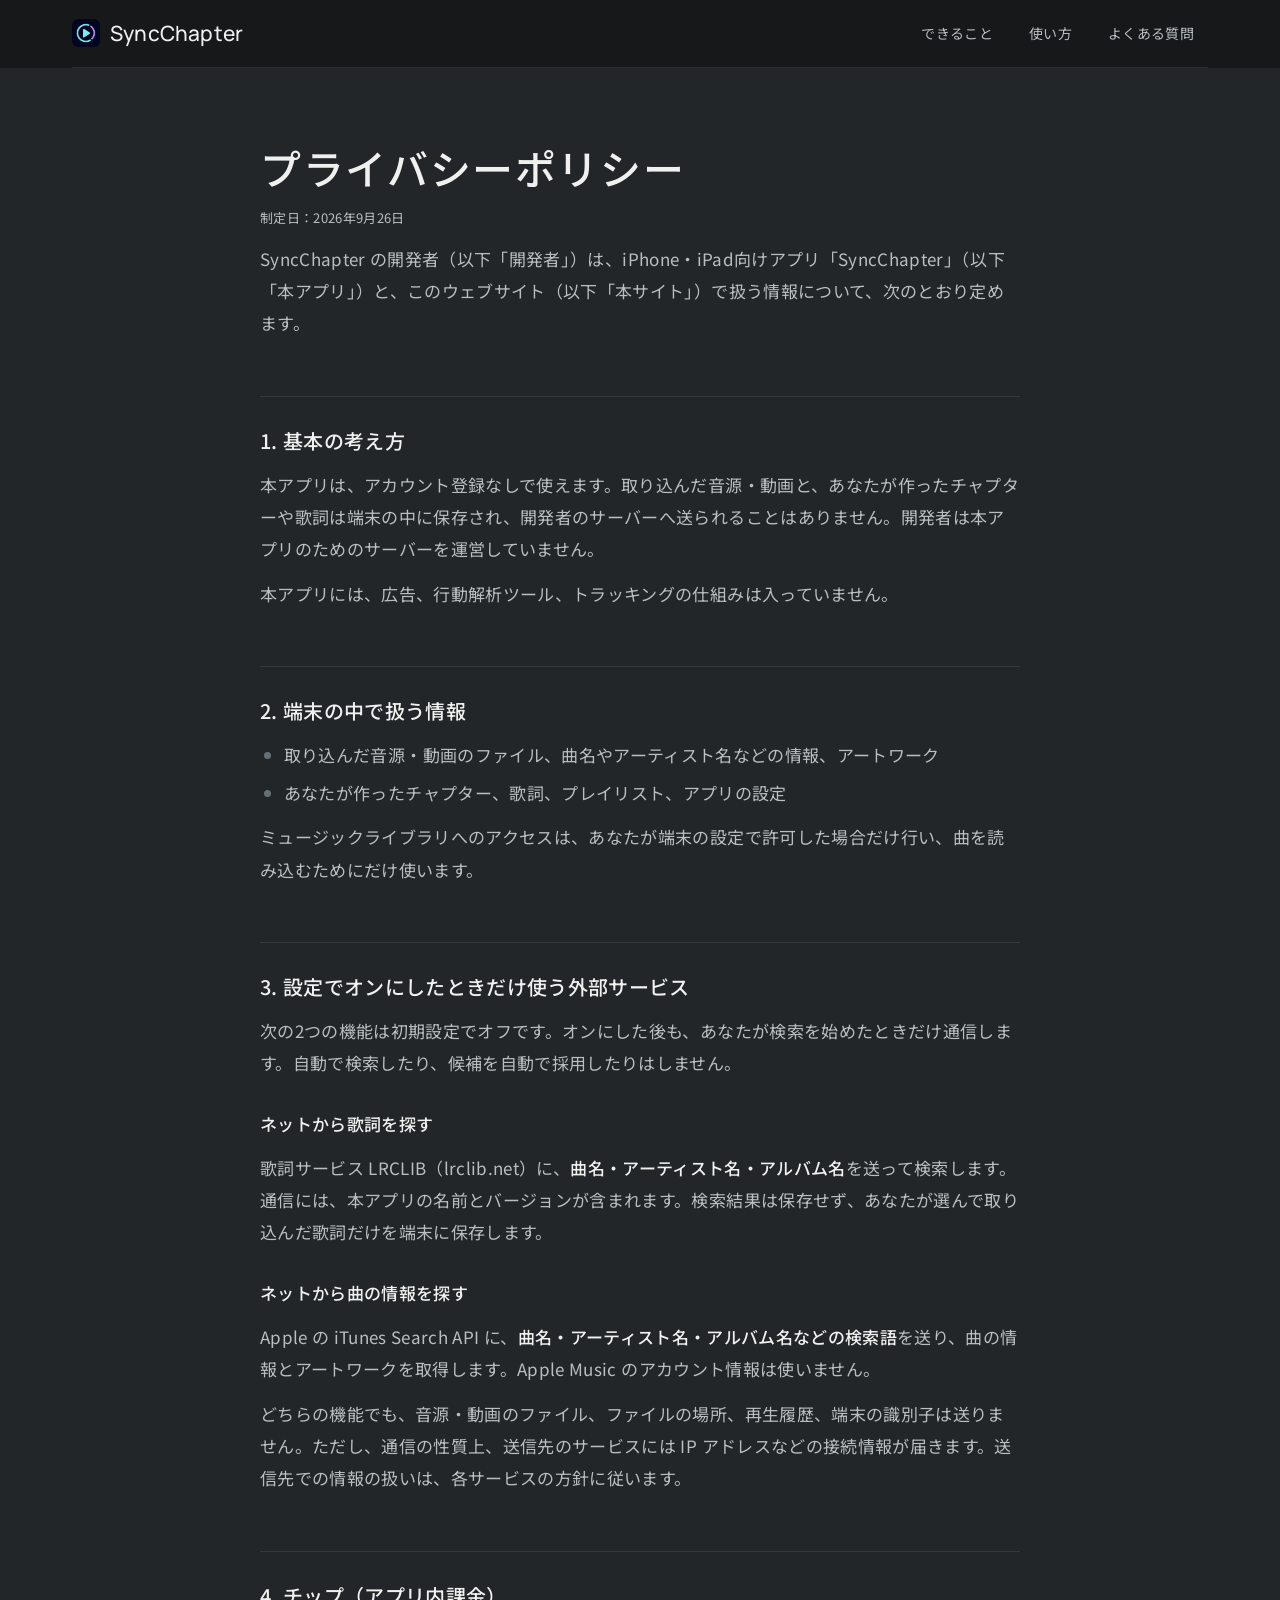
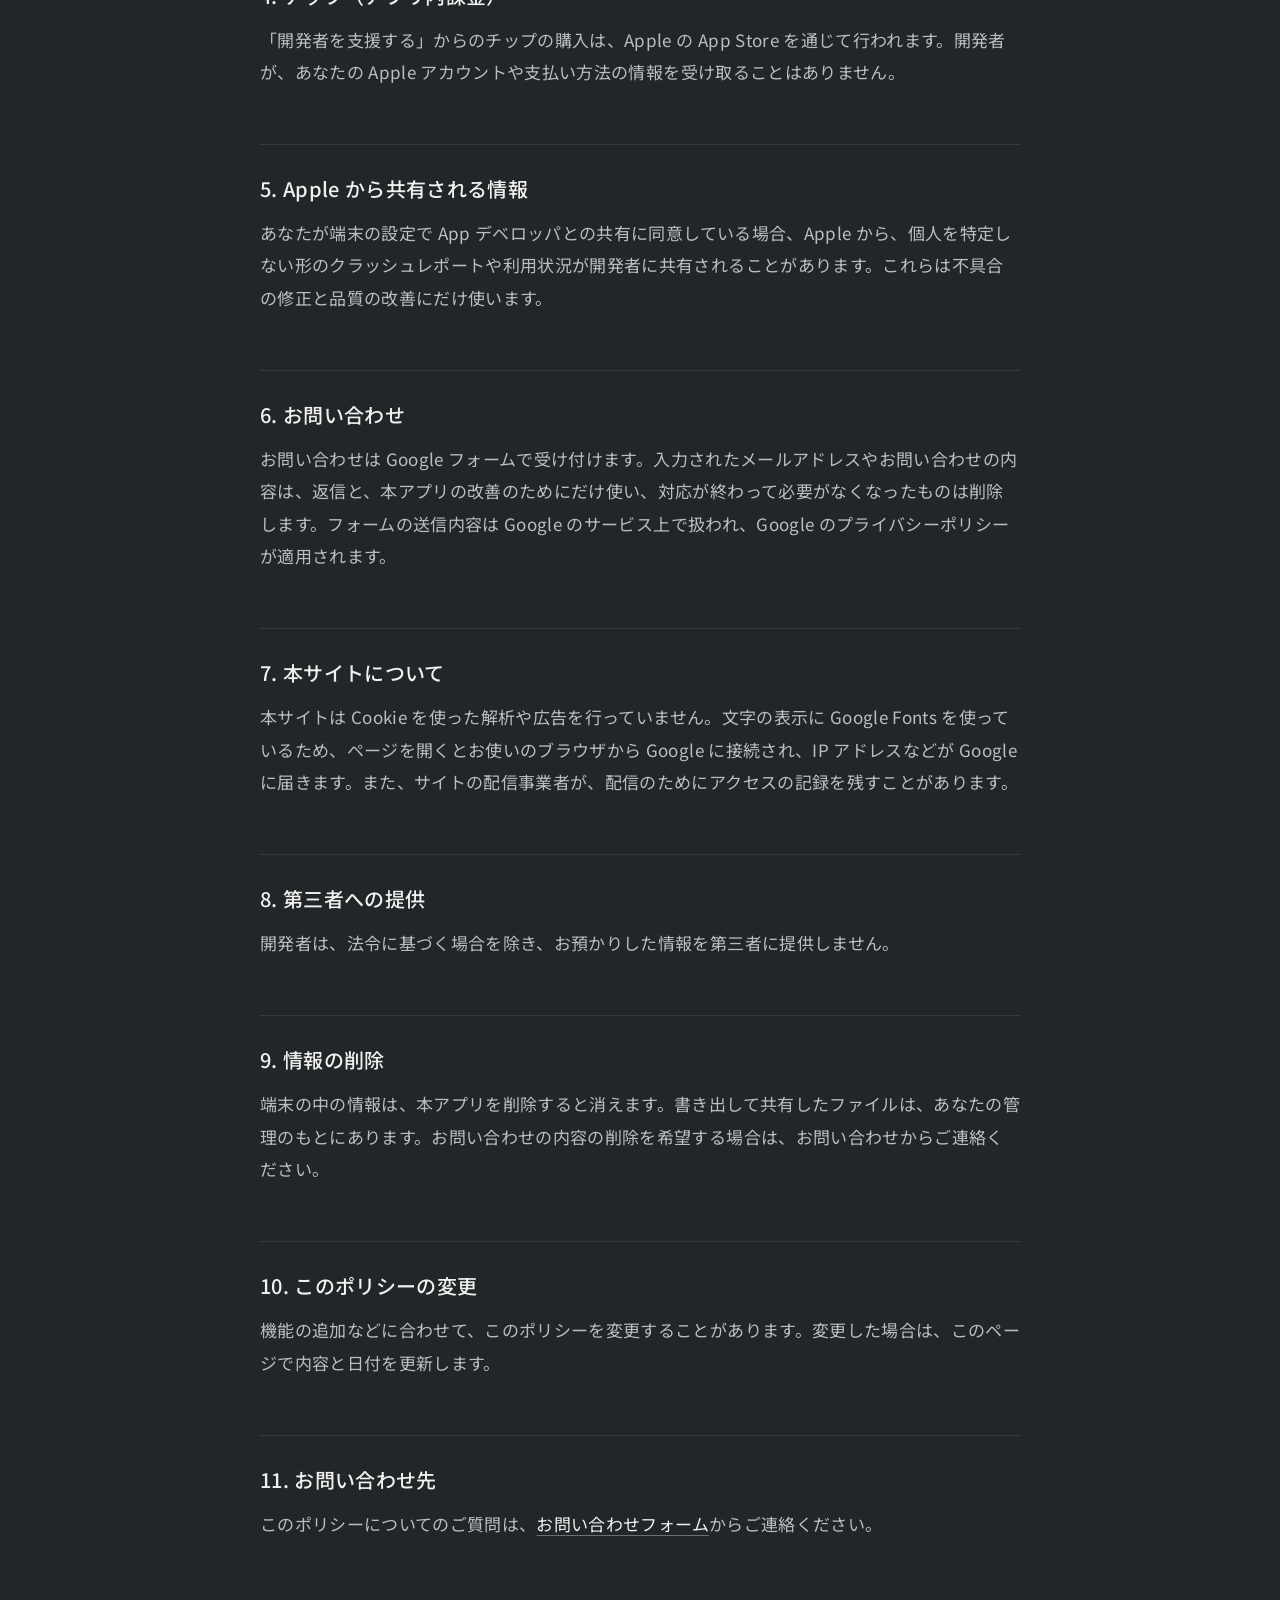
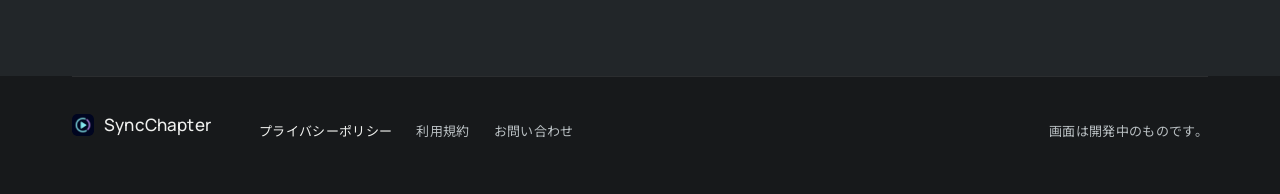
==== privacy.html @ cdcebb9d "LP作成" ====
<!DOCTYPE html>
<html lang="ja">
<head>
<meta charset="utf-8">
<meta name="viewport" content="width=device-width, initial-scale=1">
<title>プライバシーポリシー — SyncChapter</title>
<meta name="description" content="SyncChapter のプライバシーポリシー。端末の中で扱う情報と、設定でオンにしたときだけ使う外部サービスについて。">
<meta name="theme-color" content="#17191B">
<link rel="icon" type="image/png" sizes="32x32" href="assets/favicon-32.png">
<link rel="apple-touch-icon" href="assets/apple-touch-icon.png">
<link rel="preconnect" href="https://fonts.googleapis.com">
<link rel="preconnect" href="https://fonts.gstatic.com" crossorigin>
<link href="https://fonts.googleapis.com/css2?family=IBM+Plex+Mono:wght@400&family=Manrope:wght@500&family=Noto+Sans+JP:wght@400;500&display=swap" rel="stylesheet">
<link rel="stylesheet" href="styles.css">
<script>document.documentElement.classList.add('js');</script>
</head>
<body>

<a class="skip" href="#main">本文へ</a>

<header class="head">
  <div class="wrap head__in">
    <a class="brand" href="index.html"><img class="brand__icon" src="assets/app-icon.png" width="28" height="28" alt="">SyncChapter</a>
    <button class="menu" type="button" aria-expanded="false" aria-controls="nav">
      <span class="menu__bars" aria-hidden="true"></span><span class="sr">メニュー</span>
    </button>
    <nav id="nav" class="nav" aria-label="サイト内">
      <a href="index.html#features">できること</a>
      <a href="index.html#how">使い方</a>
      <a href="index.html#faq">よくある質問</a>
    </nav>
  </div>
</header>

<main id="main" class="doc">
  <article class="wrap doc__in">
    <h1 class="h1">プライバシーポリシー</h1>
    <p class="doc__date">制定日：2026年9月26日</p>

    <p class="doc__intro">SyncChapter の開発者（以下「開発者」）は、iPhone・iPad向けアプリ「SyncChapter」（以下「本アプリ」）と、このウェブサイト（以下「本サイト」）で扱う情報について、次のとおり定めます。</p>

    <h2>1. 基本の考え方</h2>
    <p>本アプリは、アカウント登録なしで使えます。取り込んだ音源・動画と、あなたが作ったチャプターや歌詞は端末の中に保存され、開発者のサーバーへ送られることはありません。開発者は本アプリのためのサーバーを運営していません。</p>
    <p>本アプリには、広告、行動解析ツール、トラッキングの仕組みは入っていません。</p>

    <h2>2. 端末の中で扱う情報</h2>
    <ul>
      <li>取り込んだ音源・動画のファイル、曲名やアーティスト名などの情報、アートワーク</li>
      <li>あなたが作ったチャプター、歌詞、プレイリスト、アプリの設定</li>
    </ul>
    <p>ミュージックライブラリへのアクセスは、あなたが端末の設定で許可した場合だけ行い、曲を読み込むためにだけ使います。</p>

    <h2>3. 設定でオンにしたときだけ使う外部サービス</h2>
    <p>次の2つの機能は初期設定でオフです。オンにした後も、あなたが検索を始めたときだけ通信します。自動で検索したり、候補を自動で採用したりはしません。</p>

    <h3>ネットから歌詞を探す</h3>
    <p>歌詞サービス LRCLIB（lrclib.net）に、<strong>曲名・アーティスト名・アルバム名</strong>を送って検索します。通信には、本アプリの名前とバージョンが含まれます。検索結果は保存せず、あなたが選んで取り込んだ歌詞だけを端末に保存します。</p>

    <h3>ネットから曲の情報を探す</h3>
    <p>Apple の iTunes Search API に、<strong>曲名・アーティスト名・アルバム名などの検索語</strong>を送り、曲の情報とアートワークを取得します。Apple Music のアカウント情報は使いません。</p>

    <p>どちらの機能でも、音源・動画のファイル、ファイルの場所、再生履歴、端末の識別子は送りません。ただし、通信の性質上、送信先のサービスには IP アドレスなどの接続情報が届きます。送信先での情報の扱いは、各サービスの方針に従います。</p>

    <h2>4. チップ（アプリ内課金）</h2>
    <p>「開発者を支援する」からのチップの購入は、Apple の App Store を通じて行われます。開発者が、あなたの Apple アカウントや支払い方法の情報を受け取ることはありません。</p>

    <h2>5. Apple から共有される情報</h2>
    <p>あなたが端末の設定で App デベロッパとの共有に同意している場合、Apple から、個人を特定しない形のクラッシュレポートや利用状況が開発者に共有されることがあります。これらは不具合の修正と品質の改善にだけ使います。</p>

    <h2>6. お問い合わせ</h2>
    <p>お問い合わせは Google フォームで受け付けます。入力されたメールアドレスやお問い合わせの内容は、返信と、本アプリの改善のためにだけ使い、対応が終わって必要がなくなったものは削除します。フォームの送信内容は Google のサービス上で扱われ、Google のプライバシーポリシーが適用されます。</p>

    <h2>7. 本サイトについて</h2>
    <p>本サイトは Cookie を使った解析や広告を行っていません。文字の表示に Google Fonts を使っているため、ページを開くとお使いのブラウザから Google に接続され、IP アドレスなどが Google に届きます。また、サイトの配信事業者が、配信のためにアクセスの記録を残すことがあります。</p>

    <h2>8. 第三者への提供</h2>
    <p>開発者は、法令に基づく場合を除き、お預かりした情報を第三者に提供しません。</p>

    <h2>9. 情報の削除</h2>
    <p>端末の中の情報は、本アプリを削除すると消えます。書き出して共有したファイルは、あなたの管理のもとにあります。お問い合わせの内容の削除を希望する場合は、お問い合わせからご連絡ください。</p>

    <h2>10. このポリシーの変更</h2>
    <p>機能の追加などに合わせて、このポリシーを変更することがあります。変更した場合は、このページで内容と日付を更新します。</p>

    <h2>11. お問い合わせ先</h2>
    <p>このポリシーについてのご質問は、<a href="https://example.com/contact">お問い合わせフォーム</a>からご連絡ください。</p>
  </article>
</main>

<footer class="foot">
  <div class="wrap foot__in">
    <p class="brand"><img class="brand__icon" src="assets/app-icon.png" width="22" height="22" alt="">SyncChapter</p>
    <nav class="foot__nav" aria-label="サイト情報">
      <a href="privacy.html" aria-current="page">プライバシーポリシー</a>
      <a href="terms.html">利用規約</a>
      <!-- Google フォームの URL が決まったら差し替える。3ページとアプリの Info.plist（SCContactURL）で同じ URL にする -->
      <a href="https://example.com/contact">お問い合わせ</a>
    </nav>
    <p class="foot__note">画面は開発中のものです。</p>
  </div>
</footer>

<script src="script.js" defer></script>
</body>
</html>
---- styles.css ----
/* SyncChapter LP
   チャコールとシルバーの静かな面。アプリ画面のシアンは画像の中だけに置き、
   サイト側では淡い Mist を選択の印にだけ使う。 */

:root {
  --carbon:   #17191B;
  --graphite: #222629;
  --panel:    #1C1F21;  /* graphite の上に置く一段沈んだ面 */
  --pearl:    #F0F1EF;
  --silver:   #B8BEC1;
  --steel:    #667176;
  --mist:     #A8C9CD;
  --hair:     rgba(240,241,239,.09);

  --jp:   "Noto Sans JP", system-ui, sans-serif;
  --en:   "Manrope", "Noto Sans JP", sans-serif;
  --mono: "IBM Plex Mono", ui-monospace, monospace;

  --pad: 24px;
  --gap-sec: 80px;
}
@media (min-width: 768px)  { :root { --pad: 48px; --gap-sec: 112px; } }
@media (min-width: 1200px) { :root { --pad: 72px; --gap-sec: 136px; } }

*, *::before, *::after { box-sizing: border-box; }

html { scroll-behavior: smooth; scroll-padding-top: 72px; }
@media (prefers-reduced-motion: reduce) { html { scroll-behavior: auto; } }

body {
  margin: 0;
  background: var(--carbon);
  color: var(--silver);
  font-family: var(--jp);
  font-weight: 400;
  font-size: 16px;
  line-height: 1.9;
  letter-spacing: .02em;
  -webkit-font-smoothing: antialiased;
  overflow-x: hidden;
}
@media (min-width: 768px) { body { font-size: 17px; } }

h1, h2, h3, p, dl, dd, ol, ul, figure { margin: 0; }
ol, ul { padding: 0; list-style: none; }
img { display: block; max-width: 100%; height: auto; }
a { color: inherit; }

:focus-visible { outline: 2px solid var(--mist); outline-offset: 4px; border-radius: 4px; }

.sr { position: absolute; width: 1px; height: 1px; overflow: hidden; clip: rect(0 0 0 0); white-space: nowrap; }
.skip {
  position: absolute; left: -9999px; top: 0; z-index: 99;
  background: var(--pearl); color: var(--carbon); padding: 10px 16px; border-radius: 6px;
}
.skip:focus { left: 12px; top: 12px; }

.tc { font-family: var(--mono); font-weight: 400; letter-spacing: 0; }

.wrap { width: min(1180px, 100% - var(--pad) * 2); margin-inline: auto; }

/* ── 見出し ─────────────────────────────── */

.h1, .h2, .h3 { color: var(--pearl); font-weight: 500; letter-spacing: .04em; }
.h1 { font-size: clamp(34px, 4.3vw, 60px); line-height: 1.32; }
.h2 { font-size: clamp(32px, 3.5vw, 48px); line-height: 1.4; }
.h3 { font-size: 19px; line-height: 1.6; }
.lead { margin-top: 20px; font-size: 1.0625em; max-width: 30em; }

.brand {
  font-family: var(--en); font-weight: 500; font-size: 21px; letter-spacing: .01em;
  color: var(--pearl); text-decoration: none;
  display: inline-flex; align-items: center; gap: 10px;
}
.brand__icon { flex: none; border-radius: 22%; }

/* ── ヘッダー ───────────────────────────── */

.head {
  position: sticky; top: 0; z-index: 20;
  background: rgba(23,25,27,.88);
  -webkit-backdrop-filter: blur(12px); backdrop-filter: blur(12px);
}
.head__in {
  display: flex; align-items: center; justify-content: space-between; flex-wrap: wrap;
  min-height: 68px; border-bottom: 1px solid var(--hair);
}
.nav { display: flex; gap: 8px; }
.nav a {
  display: inline-flex; align-items: center; min-height: 44px; padding: 0 14px;
  font-size: 14px; text-decoration: none; color: var(--silver);
}
.nav a:hover { color: var(--pearl); }

.menu { display: none; }

@media (max-width: 767px) {
  .js .menu {
    display: inline-grid; place-items: center; width: 44px; height: 44px; margin-right: -10px;
    background: none; border: 0; color: var(--pearl); cursor: pointer;
  }
  .menu__bars, .menu__bars::before, .menu__bars::after {
    display: block; width: 22px; height: 1.5px; background: currentColor; content: "";
  }
  .menu__bars { position: relative; }
  .menu__bars::before { position: absolute; top: -7px; }
  .menu__bars::after  { position: absolute; top: 7px; }
  .menu[aria-expanded="true"] .menu__bars { background: transparent; }
  .menu[aria-expanded="true"] .menu__bars::before { top: 0; transform: rotate(45deg); }
  .menu[aria-expanded="true"] .menu__bars::after  { top: 0; transform: rotate(-45deg); }

  .nav { flex-basis: 100%; flex-direction: column; gap: 0; padding: 4px 0 12px; }
  .nav a { padding: 0; font-size: 15px; border-top: 1px solid var(--hair); }
  .js .nav:not(.is-open) { display: none; }
}

/* ── ボタンと小さな文字 ───────────────── */

.eyebrow { font-size: 15px; color: var(--silver); letter-spacing: .08em; }
.note { margin-top: 14px; font-size: 13px; color: var(--silver); letter-spacing: .06em; }

.cta {
  display: inline-flex; align-items: center; justify-content: center;
  min-height: 52px; padding: 0 36px; margin-top: 40px;
  background: var(--pearl); color: var(--carbon);
  border-radius: 6px; font-size: 15px; font-weight: 500; letter-spacing: .08em; text-decoration: none;
  transition: background-color .2s;
}
.cta:hover { background: #fff; }

.actions { display: flex; flex-wrap: wrap; gap: 12px; margin-top: 40px; }
.actions .cta { margin-top: 0; }
.cta--ghost {
  background: transparent; color: var(--pearl);
  box-shadow: inset 0 0 0 1px rgba(240,241,239,.28);
}
.cta--ghost:hover { background: rgba(240,241,239,.06); }

/* ヘッダーの小さなダウンロード。スマートフォンではメニューボタンの左に置く */
.cta--sm { min-height: 44px; padding: 0 20px; margin: 0 0 0 16px; font-size: 13px; letter-spacing: .06em; }
@media (min-width: 768px) {
  .nav { margin-left: auto; }
}
@media (max-width: 767px) {
  .cta--sm { order: 1; margin-left: auto; padding: 0 16px; }
  .js .menu { order: 2; margin-left: 8px; }
  .nav { order: 3; }
}
@media (max-width: 419px) {
  .actions .cta { flex: 1 1 100%; }
}

/* ── 端末 ───────────────────────────────── */
/* 細い金属の縁に、左上から柔らかい光。影は足元に一つだけ。 */

.device {
  --r: 46px;
  position: relative; width: 100%; padding: 6px;
  border-radius: var(--r);
  background:
    linear-gradient(150deg, #8a9196 0%, #3b4044 18%, #16181a 45%, #202326 72%, #5c6368 100%);
  box-shadow:
    inset 0 0 0 1px rgba(255,255,255,.14),
    0 40px 70px -40px rgba(0,0,0,.75);
}
.device img {
  width: 100%; border-radius: calc(var(--r) - 6px);
  box-shadow: 0 0 0 1px rgba(0,0,0,.6);
}
.device--sm { --r: 34px; padding: 5px; max-width: 236px; }
.device--sm img { border-radius: 29px; }

/* ── ヒーロー ───────────────────────────── */

.hero {
  position: relative;
  background:
    radial-gradient(60% 70% at 72% 38%, rgba(240,241,239,.055), transparent 70%),
    var(--carbon);
  padding: 48px 0 64px;
}
.hero__grid { display: grid; gap: 56px; align-items: center; }
.hero__text .h1 { margin-top: 16px; }
.hero__lead { margin-top: 24px; font-size: 1.0625em; }
.hero__shot { justify-self: center; width: min(272px, 72vw); }

@media (min-width: 900px) {
  .hero { padding: 40px 0 80px; }
  .hero__grid { grid-template-columns: 1.15fr .85fr; gap: 48px; }
  .hero__shot { width: 312px; }
}

/* ── 波形（共通） ───────────────────────── */

.wave { position: relative; height: 100%; }
.wave svg { position: absolute; inset: 0; height: 100%; }
.wave__base rect   { fill: var(--steel); }
.wave__played { position: absolute; inset: 0 auto 0 0; overflow: hidden; width: var(--pos, 0%); }
.wave__played rect { fill: #9aa3a7; }

/* ── チャプタートラック ─────────────────── */

.track { position: relative; margin-top: 56px; padding-bottom: 8px; }
.track .wave { height: 40px; }
.track__head {
  position: absolute; top: -12px; left: var(--at); width: 1.5px; height: 64px;
  background: var(--pearl); transform: translateX(-50%);
}
.track__marks { position: relative; height: 64px; margin-top: 16px; }
.mark {
  position: absolute; left: var(--at); top: 0;
  display: flex; flex-direction: column; padding-left: 10px;
  font-size: 13px; line-height: 1.5; color: var(--silver); white-space: nowrap;
  border-left: 1px solid var(--steel);
}
.mark b { font-family: var(--mono); font-weight: 400; font-size: 12px; color: var(--silver); }
.mark.is-on { color: var(--pearl); }
.mark.is-on::before {
  content: ""; position: absolute; left: -3.5px; top: -38px;
  width: 6px; height: 6px; border-radius: 50%; background: var(--mist);
}
.track__label { position: absolute; right: 0; bottom: 8px; font-size: 12px; color: var(--silver); letter-spacing: .1em; }

@media (max-width: 599px) {
  .track__label { position: static; margin-top: 8px; text-align: right; }
}

/* ── セクション ─────────────────────────── */

.sec { background: var(--graphite); padding: var(--gap-sec) 0; }
.sec + .sec { border-top: 1px solid var(--hair); }

/* 2. デモ */
.demo-grid { display: grid; gap: 40px; }
@media (min-width: 1000px) {
  .demo-grid { grid-template-columns: .8fr 1.2fr; gap: 64px; align-items: center; }
}

.demo { background: var(--panel); border-radius: 10px; padding: 24px; }
@media (min-width: 768px) { .demo { padding: 32px 36px 36px; } }

.demo__top { display: flex; flex-wrap: wrap; gap: 4px 24px; align-items: baseline; justify-content: space-between; }
.demo__tag { font-size: 12px; letter-spacing: .1em; color: var(--silver); }
.demo__tag span { margin-left: 12px; color: var(--steel); letter-spacing: .04em; }
.demo__now { color: var(--pearl); font-size: 15px; }
.demo__now .tc { color: var(--silver); margin-right: 6px; }

.demo__wave { position: relative; height: 64px; margin: 28px 0 40px; }
.demo__head {
  position: absolute; top: -10px; bottom: -10px; left: var(--at); width: 1.5px;
  background: var(--pearl); transform: translateX(-50%);
  transition: left .45s cubic-bezier(.3,.7,.2,1);
}
.demo__tick {
  position: absolute; left: var(--at); bottom: -18px; width: 1px; height: 8px; background: var(--steel);
}
.demo__ends {
  position: absolute; left: 0; right: 0; bottom: -40px;
  display: flex; justify-content: space-between; font-size: 11px; color: var(--steel);
}
.demo__ends span:first-child { visibility: hidden; }

.chips { display: grid; gap: 8px; margin-top: 56px; }
@media (min-width: 600px) { .chips { grid-template-columns: repeat(3, 1fr); } }
.chip {
  display: flex; align-items: baseline; gap: 14px; width: 100%; min-height: 52px; padding: 12px 16px;
  background: transparent; color: var(--silver);
  border: 1px solid var(--hair); border-radius: 6px;
  font: inherit; font-size: 15px; text-align: left; cursor: pointer;
  transition: background-color .2s, border-color .2s, color .2s;
}
.chip .tc { font-size: 13px; color: var(--steel); }
.chip:hover { border-color: rgba(240,241,239,.2); color: var(--pearl); }
.chip[aria-pressed="true"] { background: #2B3033; border-color: transparent; color: var(--pearl); }
.chip[aria-pressed="true"] .tc { color: var(--mist); }

/* 3. 使い方 */
.how { display: grid; gap: 56px; align-items: center; }
.how__shot { justify-self: center; width: min(280px, 72vw); }
@media (min-width: 900px) {
  .how { grid-template-columns: 1fr auto; gap: 96px; }
  .how__shot { width: 300px; margin-right: 6%; }
}

.steps { counter-reset: step; margin-top: 48px; max-width: 30em; }
.steps li {
  counter-increment: step;
  display: grid; grid-template-columns: 48px 1fr; column-gap: 8px;
  padding: 24px 0; border-top: 1px solid var(--hair);
}
.steps li:last-child { border-bottom: 1px solid var(--hair); }
.steps li::before {
  content: counter(step); grid-row: span 2;
  font-family: var(--mono); font-size: 14px; line-height: 1.9; color: var(--steel);
  padding-top: 2px;
}
.steps h3 { color: var(--pearl); font-weight: 500; font-size: 18px; line-height: 1.7; }
.steps p { margin-top: 4px; }
.aside { margin-top: 24px; font-size: 14px; }

/* 4. 普段の再生 */
/* 3台は同じ大きさで、上端をそろえる */
.more { display: grid; gap: 64px; margin-top: 56px; align-items: start; }
.more__item .device { width: min(240px, 64vw); max-width: none; }
.more__item .h3 { margin-top: 28px; }
.more__item p { margin-top: 8px; max-width: 24em; }

@media (min-width: 600px) {
  .more { grid-template-columns: repeat(3, minmax(0, 1fr)); column-gap: clamp(24px, 4vw, 56px); }
  .more__item .device { width: 100%; max-width: 240px; }
}

/* 5. FAQ */
.faq-grid { display: grid; gap: 40px; }
@media (min-width: 1000px) { .faq-grid { grid-template-columns: .8fr 1.2fr; gap: 64px; } }
.faq > div { padding: 28px 0; border-top: 1px solid var(--hair); }
.faq > div:last-child { border-bottom: 1px solid var(--hair); }
.faq dt { color: var(--pearl); font-weight: 500; font-size: 17px; }
.faq dd { margin-top: 8px; max-width: 36em; }

/* 最後の案内 */
.close { padding: calc(var(--gap-sec) * 1.1) 0; background: var(--carbon); text-align: center; }
.close__in { display: flex; flex-direction: column; align-items: center; }
.close__lead { margin-top: 16px; }
.close .cta { margin-top: 40px; }

/* フッター */
.foot { background: var(--carbon); }
.foot__in {
  display: flex; flex-wrap: wrap; gap: 8px 24px; align-items: baseline; justify-content: space-between;
  padding: 32px 0 40px; border-top: 1px solid var(--hair);
}
.foot .brand { font-size: 17px; }
.foot__nav { display: flex; flex-wrap: wrap; column-gap: 24px; margin-right: auto; margin-left: 24px; }
.foot__nav a {
  display: inline-flex; align-items: center; min-height: 44px;
  font-size: 13px; color: var(--silver); text-decoration: none;
}
.foot__nav a[aria-current="page"] { color: var(--pearl); }
.foot__nav a:hover { color: var(--pearl); text-decoration: underline; text-underline-offset: 4px; }
.foot__note { font-size: 13px; }
@media (max-width: 767px) {
  .foot__in { flex-direction: column; align-items: flex-start; }
  .foot__nav { margin: 0; flex-direction: column; }
}

.faq__more { margin-top: 28px; font-size: 15px; }
.faq__more a, .doc a {
  color: var(--pearl); text-decoration: underline; text-decoration-color: var(--steel);
  text-underline-offset: 4px;
}
.faq__more a:hover, .doc a:hover { text-decoration-color: var(--pearl); }

/* ── 規約・ポリシーのページ ───────────── */

.doc { background: var(--graphite); padding: 72px 0 var(--gap-sec); }
.doc__in { max-width: 760px; }
.doc .h1 { font-size: clamp(30px, 3.2vw, 42px); }
.doc__date { margin-top: 12px; font-size: 13px; }
.doc__intro { margin-top: 32px; }
.doc h2 {
  margin-top: 56px; padding-top: 28px; border-top: 1px solid var(--hair);
  color: var(--pearl); font-size: 20px; font-weight: 500; line-height: 1.6;
}
.doc h3 { margin-top: 28px; color: var(--pearl); font-size: 17px; font-weight: 500; }
.doc p, .doc ul, .doc ol { margin-top: 12px; }
.doc ul, .doc ol { padding-left: 1.4em; }
.doc ul { list-style: disc; }
.doc ol { list-style: decimal; }
.doc li + li { margin-top: 6px; }
.doc li::marker { color: var(--steel); }
.doc strong { color: var(--pearl); font-weight: 500; }

@media (prefers-reduced-motion: reduce) {
  *, *::before, *::after { transition: none !important; }
}

.nw { display: inline-block; }
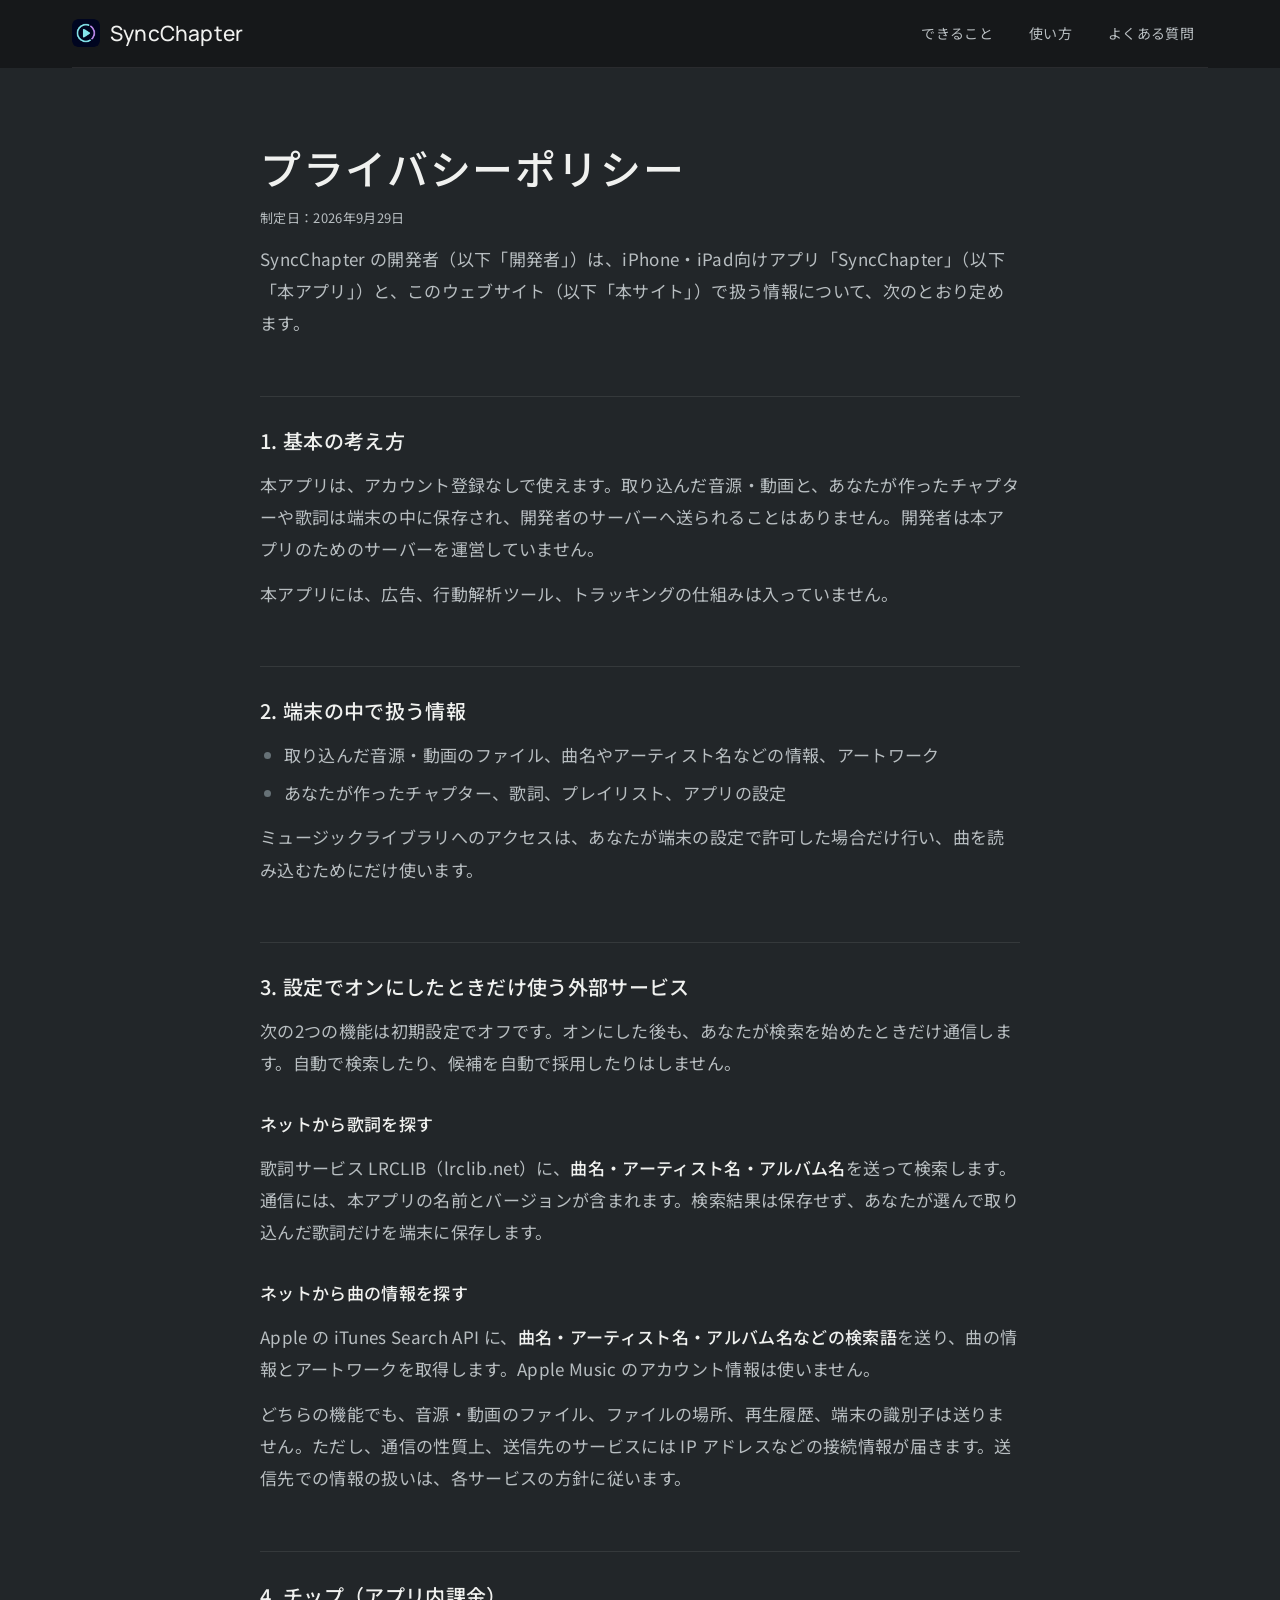
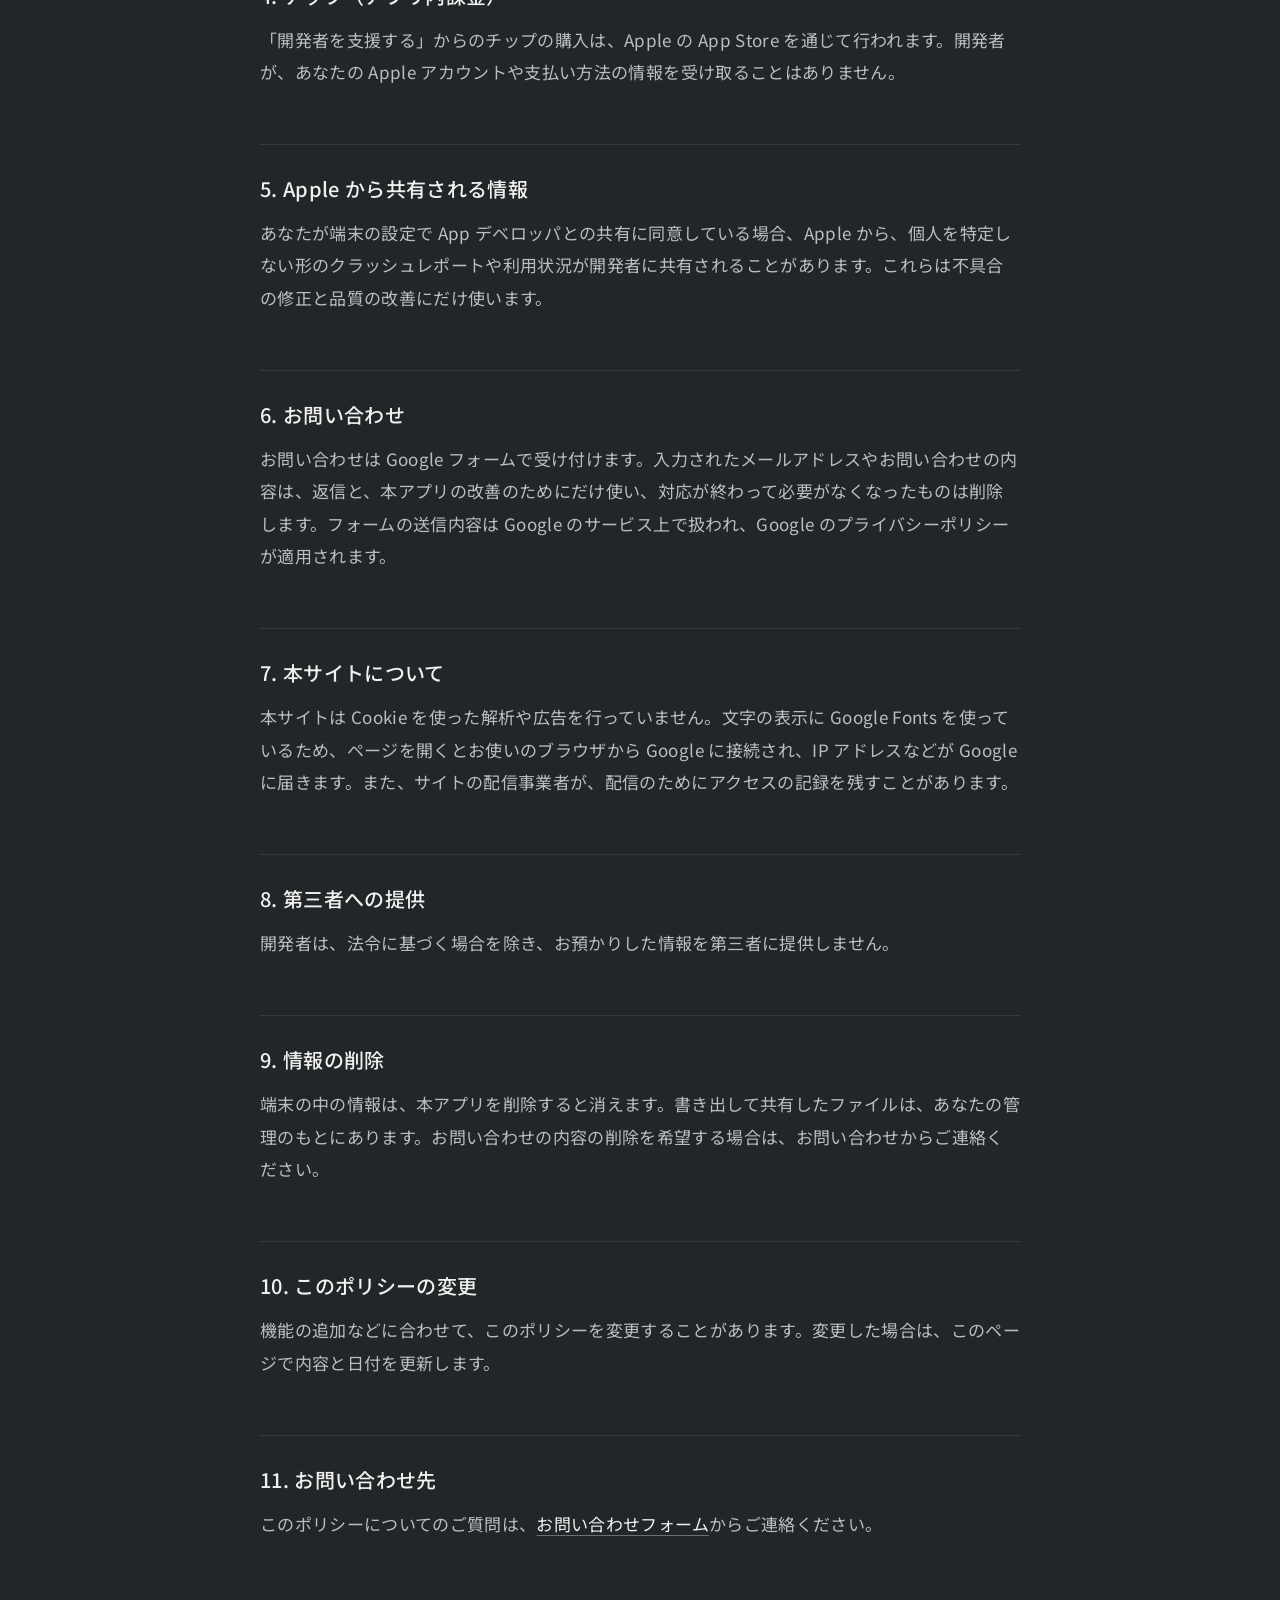
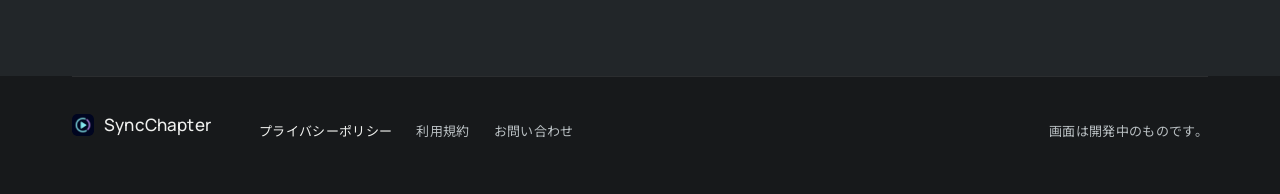
==== commit 0b65ff1d: "問い合わせ用のGoogleフォームURLを修正" ====
--- a/privacy.html
+++ b/privacy.html
@@ -35,7 +35,7 @@
 <main id="main" class="doc">
   <article class="wrap doc__in">
     <h1 class="h1">プライバシーポリシー</h1>
-    <p class="doc__date">制定日：2026年9月26日</p>
+    <p class="doc__date">制定日：2026年9月29日</p>
 
     <p class="doc__intro">SyncChapter の開発者（以下「開発者」）は、iPhone・iPad向けアプリ「SyncChapter」（以下「本アプリ」）と、このウェブサイト（以下「本サイト」）で扱う情報について、次のとおり定めます。</p>
 
@@ -83,7 +83,7 @@
     <p>機能の追加などに合わせて、このポリシーを変更することがあります。変更した場合は、このページで内容と日付を更新します。</p>
 
     <h2>11. お問い合わせ先</h2>
-    <p>このポリシーについてのご質問は、<a href="https://example.com/contact">お問い合わせフォーム</a>からご連絡ください。</p>
+    <p>このポリシーについてのご質問は、<a href="https://forms.gle/XYt4gk7Qk5A4ZDKo9">お問い合わせフォーム</a>からご連絡ください。</p>
   </article>
 </main>
 
@@ -93,8 +93,7 @@
     <nav class="foot__nav" aria-label="サイト情報">
       <a href="privacy.html" aria-current="page">プライバシーポリシー</a>
       <a href="terms.html">利用規約</a>
-      <!-- Google フォームの URL が決まったら差し替える。3ページとアプリの Info.plist（SCContactURL）で同じ URL にする -->
-      <a href="https://example.com/contact">お問い合わせ</a>
+      <a href="https://forms.gle/XYt4gk7Qk5A4ZDKo9">お問い合わせ</a>
     </nav>
     <p class="foot__note">画面は開発中のものです。</p>
   </div>
